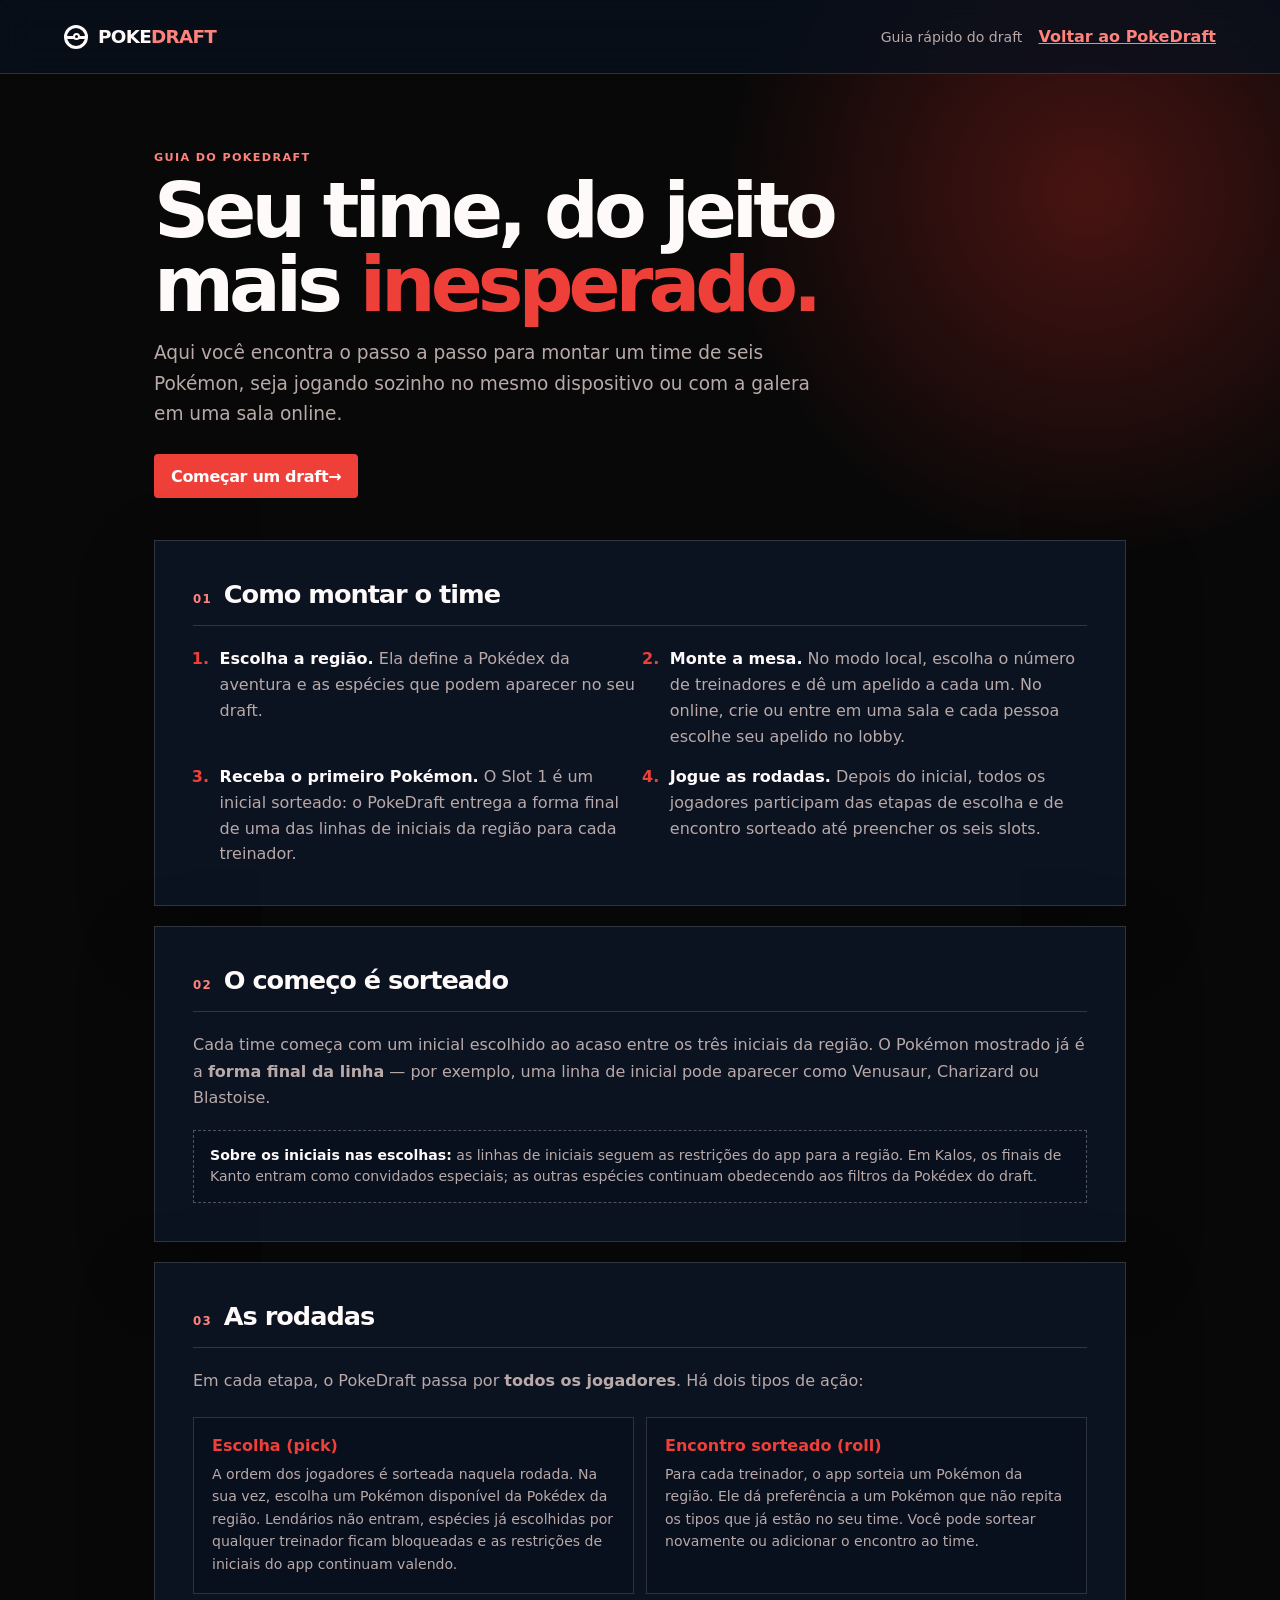
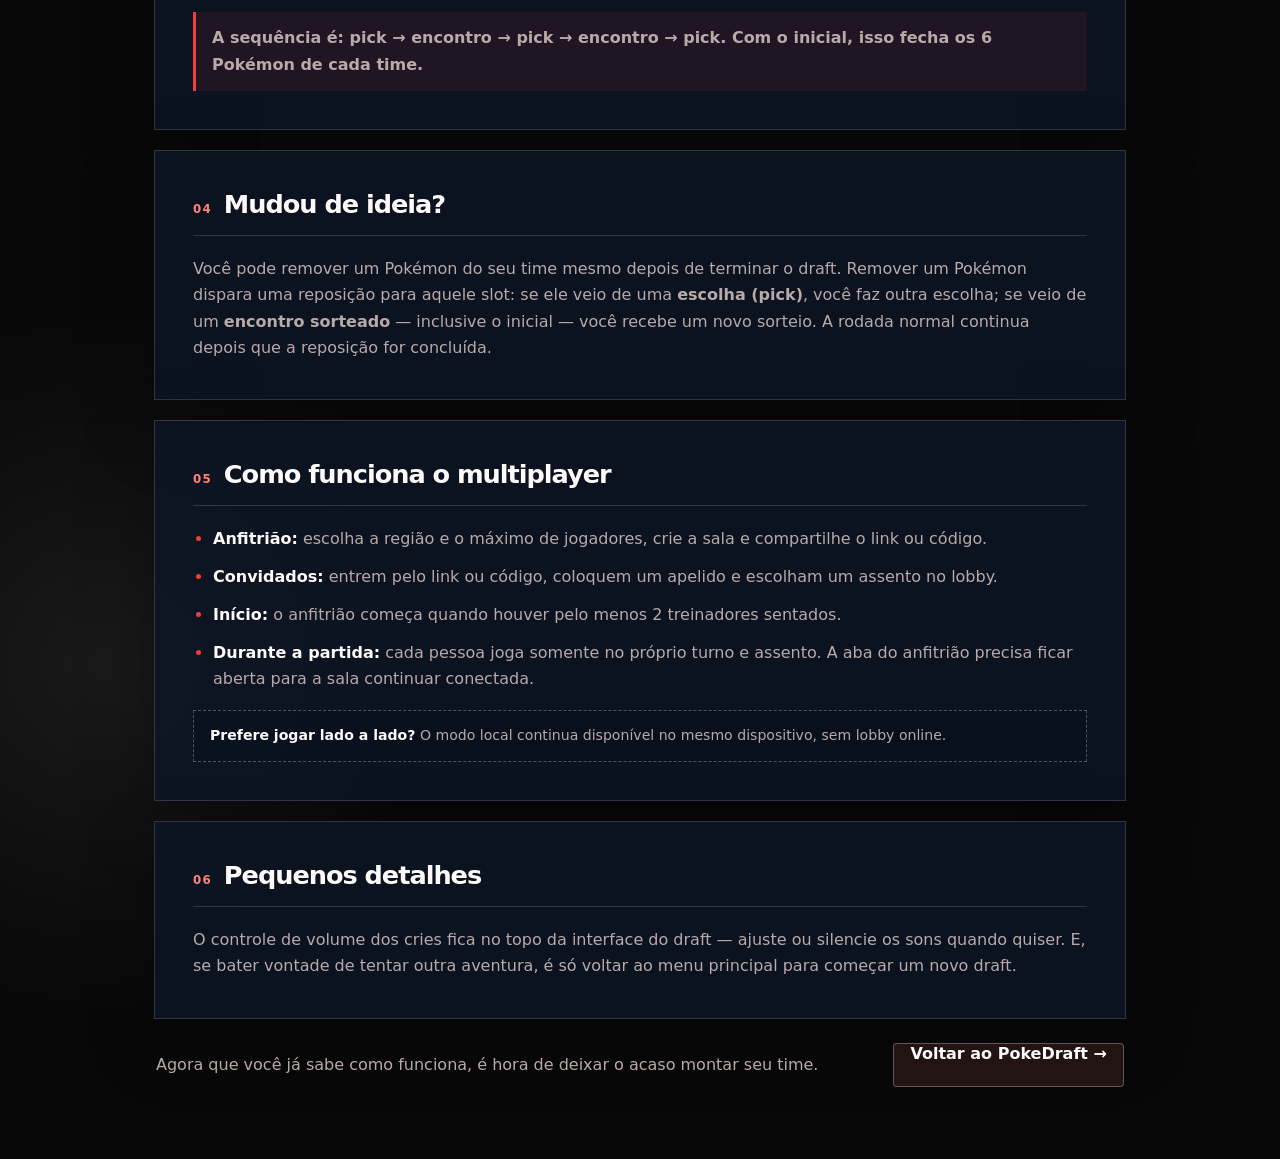
==== regras.html @ d90e35a4 "Add rules page and Regras links on the setup screen" ====
<!doctype html>
<html lang="pt-BR">
  <head>
    <meta charset="UTF-8" />
    <meta name="viewport" content="width=device-width, initial-scale=1.0" />
    <meta name="theme-color" content="#080808" />
    <title>Regras — PokeDraft</title>
    <link rel="stylesheet" href="styles.css" />
  </head>
  <body>
    <div class="app-shell">
      <header class="topbar">
        <a class="brand" href="index.html" aria-label="PokeDraft, início">
          <span class="brand-mark" aria-hidden="true"><span></span></span>
          <span>POKE<span>DRAFT</span></span>
        </a>
        <div class="topbar-actions">
          <span class="game-context">Guia rápido do draft</span>
          <a class="text-button" href="index.html">Voltar ao PokeDraft</a>
        </div>
      </header>

      <main class="rules-main">
        <section class="rules-hero" aria-labelledby="rules-title">
          <p class="eyebrow">GUIA DO POKEDRAFT</p>
          <h1 id="rules-title">Seu time, do jeito mais <em>inesperado.</em></h1>
          <p class="rules-lead">Aqui você encontra o passo a passo para montar um time de seis Pokémon, seja jogando sozinho no mesmo dispositivo ou com a galera em uma sala online.</p>
          <div class="rules-hero-actions">
            <a class="primary-button rules-back-link" href="index.html">Começar um draft <span aria-hidden="true">→</span></a>
          </div>
        </section>

        <div class="rules-content">
          <section class="rules-card" aria-labelledby="prepare-title">
            <div class="rules-card-heading">
              <span class="rules-number">01</span>
              <h2 id="prepare-title">Como montar o time</h2>
            </div>
            <ol class="rules-steps">
              <li><strong>Escolha a região.</strong> Ela define a Pokédex da aventura e as espécies que podem aparecer no seu draft.</li>
              <li><strong>Monte a mesa.</strong> No modo local, escolha o número de treinadores e dê um apelido a cada um. No online, crie ou entre em uma sala e cada pessoa escolhe seu apelido no lobby.</li>
              <li><strong>Receba o primeiro Pokémon.</strong> O Slot 1 é um inicial sorteado: o PokeDraft entrega a forma final de uma das linhas de iniciais da região para cada treinador.</li>
              <li><strong>Jogue as rodadas.</strong> Depois do inicial, todos os jogadores participam das etapas de escolha e de encontro sorteado até preencher os seis slots.</li>
            </ol>
          </section>

          <section class="rules-card" aria-labelledby="starter-title">
            <div class="rules-card-heading">
              <span class="rules-number">02</span>
              <h2 id="starter-title">O começo é sorteado</h2>
            </div>
            <p>Cada time começa com um inicial escolhido ao acaso entre os três iniciais da região. O Pokémon mostrado já é a <strong>forma final da linha</strong> — por exemplo, uma linha de inicial pode aparecer como Venusaur, Charizard ou Blastoise.</p>
            <div class="rules-note"><strong>Sobre os iniciais nas escolhas:</strong> as linhas de iniciais seguem as restrições do app para a região. Em Kalos, os finais de Kanto entram como convidados especiais; as outras espécies continuam obedecendo aos filtros da Pokédex do draft.</div>
          </section>

          <section class="rules-card" aria-labelledby="rounds-title">
            <div class="rules-card-heading">
              <span class="rules-number">03</span>
              <h2 id="rounds-title">As rodadas</h2>
            </div>
            <p>Em cada etapa, o PokeDraft passa por <strong>todos os jogadores</strong>. Há dois tipos de ação:</p>
            <div class="rules-phase-grid">
              <article class="rules-phase">
                <h3>Escolha (pick)</h3>
                <p>A ordem dos jogadores é sorteada naquela rodada. Na sua vez, escolha um Pokémon disponível da Pokédex da região. Lendários não entram, espécies já escolhidas por qualquer treinador ficam bloqueadas e as restrições de iniciais do app continuam valendo.</p>
              </article>
              <article class="rules-phase">
                <h3>Encontro sorteado (roll)</h3>
                <p>Para cada treinador, o app sorteia um Pokémon da região. Ele dá preferência a um Pokémon que não repita os tipos que já estão no seu time. Você pode sortear novamente ou adicionar o encontro ao time.</p>
              </article>
            </div>
            <p class="rules-sequence">A sequência é: <strong>pick → encontro → pick → encontro → pick</strong>. Com o inicial, isso fecha os 6 Pokémon de cada time.</p>
          </section>

          <section class="rules-card" aria-labelledby="replacement-title">
            <div class="rules-card-heading">
              <span class="rules-number">04</span>
              <h2 id="replacement-title">Mudou de ideia?</h2>
            </div>
            <p>Você pode remover um Pokémon do seu time mesmo depois de terminar o draft. Remover um Pokémon dispara uma reposição para aquele slot: se ele veio de uma <strong>escolha (pick)</strong>, você faz outra escolha; se veio de um <strong>encontro sorteado</strong> — inclusive o inicial — você recebe um novo sorteio. A rodada normal continua depois que a reposição for concluída.</p>
          </section>

          <section class="rules-card" aria-labelledby="multiplayer-title">
            <div class="rules-card-heading">
              <span class="rules-number">05</span>
              <h2 id="multiplayer-title">Como funciona o multiplayer</h2>
            </div>
            <ul class="rules-list">
              <li><strong>Anfitrião:</strong> escolha a região e o máximo de jogadores, crie a sala e compartilhe o link ou código.</li>
              <li><strong>Convidados:</strong> entrem pelo link ou código, coloquem um apelido e escolham um assento no lobby.</li>
              <li><strong>Início:</strong> o anfitrião começa quando houver pelo menos 2 treinadores sentados.</li>
              <li><strong>Durante a partida:</strong> cada pessoa joga somente no próprio turno e assento. A aba do anfitrião precisa ficar aberta para a sala continuar conectada.</li>
            </ul>
            <div class="rules-note"><strong>Prefere jogar lado a lado?</strong> O modo local continua disponível no mesmo dispositivo, sem lobby online.</div>
          </section>

          <section class="rules-card" aria-labelledby="extras-title">
            <div class="rules-card-heading">
              <span class="rules-number">06</span>
              <h2 id="extras-title">Pequenos detalhes</h2>
            </div>
            <p>O controle de volume dos cries fica no topo da interface do draft — ajuste ou silencie os sons quando quiser. E, se bater vontade de tentar outra aventura, é só voltar ao menu principal para começar um novo draft.</p>
          </section>
        </div>

        <footer class="rules-footer">
          <p>Agora que você já sabe como funciona, é hora de deixar o acaso montar seu time.</p>
          <a class="secondary-button rules-back-link" href="index.html">Voltar ao PokeDraft <span aria-hidden="true">→</span></a>
        </footer>
      </main>
    </div>
  </body>
</html>
---- styles.css ----
:root {
  color-scheme: dark;
  --ink: #fffafa;
  --muted: #b9a9a9;
  --navy: #080808;
  --navy-2: #121010;
  --navy-3: #231414;
  --line: rgba(255, 245, 245, 0.15);
  --line-strong: rgba(255, 245, 245, 0.29);
  --blue: #ff827c;
  --blue-strong: #d93632;
  --yellow: #ef3f39;
  --red: #ff6b65;
  --green: #74d09f;
  --shadow: 0 24px 70px rgba(0, 0, 0, 0.25);
  font-family: Inter, ui-sans-serif, system-ui, -apple-system, BlinkMacSystemFont, "Segoe UI", sans-serif;
}

* { box-sizing: border-box; }

body {
  margin: 0;
  min-width: 320px;
  min-height: 100vh;
  color: var(--ink);
  background:
    radial-gradient(circle at 85% 7%, rgba(218, 46, 40, 0.30), transparent 23rem),
    radial-gradient(circle at 8% 82%, rgba(255, 255, 255, 0.07), transparent 22rem),
    var(--navy);
}

button, input, select { font: inherit; }
button { cursor: pointer; }
button:focus-visible, input:focus-visible, select:focus-visible { outline: 3px solid var(--blue); outline-offset: 3px; }

.app-shell { min-height: 100vh; }

.topbar {
  height: 74px;
  padding: 0 clamp(20px, 5vw, 74px);
  display: flex;
  align-items: center;
  justify-content: space-between;
  border-bottom: 1px solid var(--line);
  background: rgba(7, 16, 30, 0.75);
  backdrop-filter: blur(18px);
}

.brand { display: inline-flex; align-items: center; gap: 10px; color: var(--ink); text-decoration: none; font-weight: 850; letter-spacing: -0.04em; font-size: 1.15rem; }
.brand > span:last-child span { color: var(--blue); }
.brand-mark { width: 24px; height: 24px; border: 3px solid currentColor; border-radius: 50%; position: relative; display: grid; place-items: center; }
.brand-mark::before { content: ""; position: absolute; width: 100%; height: 3px; top: 8px; left: 0; background: currentColor; }
.brand-mark span { width: 7px; height: 7px; border: 2px solid currentColor; border-radius: 50%; background: var(--navy); z-index: 1; }
.topbar-actions { display: flex; align-items: center; gap: 16px; flex-wrap: wrap; justify-content: flex-end; }
.volume-control {
  display: inline-flex;
  align-items: center;
  gap: 8px;
  padding: 6px 10px;
  border: 1px solid var(--line);
  background: rgba(5, 13, 25, 0.55);
  border-radius: 999px;
  color: var(--muted);
}
.volume-icon { color: var(--blue); font-size: 0.85rem; line-height: 1; }
.volume-control input[type="range"] {
  width: min(120px, 22vw);
  accent-color: var(--blue);
  cursor: pointer;
}
.volume-value {
  min-width: 2.6em;
  color: var(--ink);
  font-size: 0.72rem;
  font-weight: 800;
  text-align: right;
}
.sr-only {
  position: absolute;
  width: 1px;
  height: 1px;
  padding: 0;
  margin: -1px;
  overflow: hidden;
  clip: rect(0, 0, 0, 0);
  white-space: nowrap;
  border: 0;
}
.game-context { color: var(--muted); font-size: 0.88rem; }
.text-button { color: var(--blue); background: transparent; border: 0; padding: 7px 0; font-weight: 700; }

main { max-width: 1480px; margin: 0 auto; padding: clamp(34px, 6vw, 80px) clamp(20px, 5vw, 74px) 72px; }
.setup-intro { max-width: 710px; margin-bottom: 46px; }
.eyebrow { margin: 0 0 10px; color: var(--blue); font-weight: 800; letter-spacing: 0.12em; font-size: 0.70rem; }
h1, h2, p { margin-top: 0; }
h1 { font-size: clamp(2.75rem, 6vw, 5.7rem); line-height: 0.96; letter-spacing: -0.065em; margin-bottom: 20px; }
h1 em { color: var(--yellow); font-style: normal; }
.setup-intro > p:last-of-type { max-width: 610px; color: var(--muted); font-size: clamp(1rem, 1.4vw, 1.17rem); line-height: 1.65; }

.setup-layout { display: grid; grid-template-columns: minmax(0, 1.4fr) minmax(320px, 0.8fr); gap: 20px; align-items: start; }
.setup-card, .action-panel, .teams-panel { border: 1px solid var(--line); background: rgba(12, 23, 40, 0.78); box-shadow: var(--shadow); }
.setup-card { padding: clamp(22px, 3vw, 38px); }
.section-heading { display: flex; align-items: start; justify-content: space-between; gap: 14px; padding-bottom: 26px; border-bottom: 1px solid var(--line); margin-bottom: 25px; }
.section-heading h2, .panel-title-row h2 { margin: 0; font-size: 1.28rem; letter-spacing: -0.03em; }
.selection-label, .panel-count { color: var(--yellow); font-size: 0.83rem; font-weight: 800; }

.region-grid { display: grid; grid-template-columns: repeat(3, minmax(0, 1fr)); gap: 9px; }
.region-option { min-height: 103px; padding: 14px; color: var(--ink); border: 1px solid var(--line); background: rgba(5, 13, 25, 0.45); text-align: left; transition: transform .16s ease, border-color .16s ease, background .16s ease; }
.region-option:hover { transform: translateY(-2px); border-color: var(--line-strong); background: var(--navy-3); }
.region-option[aria-checked="true"] { border-color: var(--blue); background: linear-gradient(145deg, rgba(217, 47, 42, 0.34), rgba(38, 12, 12, 0.82)); }
.region-index { display: block; color: var(--blue); font-size: .72rem; font-weight: 850; margin-bottom: 18px; }
.region-name { display: block; font-weight: 850; letter-spacing: -0.03em; }
.region-game { display: block; margin-top: 4px; color: var(--muted); font-size: .70rem; line-height: 1.3; }
.helper-text { color: var(--muted); font-size: .84rem; line-height: 1.55; margin: 20px 0 0; }

.field-label { display: block; margin-bottom: 8px; font-size: .84rem; font-weight: 750; }
.select-control, .nickname-input, .search-input { width: 100%; color: var(--ink); border: 1px solid var(--line-strong); background: rgba(3, 10, 20, .58); border-radius: 5px; }
.select-control { min-height: 47px; padding: 0 12px; }
.nickname-fields { display: grid; gap: 10px; margin: 24px 0; }
.nickname-field { display: grid; grid-template-columns: 32px 1fr; align-items: center; gap: 9px; }
.nickname-number { color: var(--blue); font-size: .78rem; font-weight: 850; text-align: center; }
.nickname-input { min-height: 43px; padding: 0 12px; }
.primary-button { display: inline-flex; align-items: center; justify-content: space-between; width: 100%; min-height: 54px; padding: 0 18px; color: #fff; border: 1px solid transparent; background: var(--yellow); border-radius: 4px; font-weight: 900; letter-spacing: -.02em; transition: transform .16s ease, box-shadow .16s ease; }
.primary-button:hover { transform: translateY(-2px); box-shadow: 0 9px 28px rgba(239, 63, 57, .28); }
.primary-button:disabled { cursor: wait; opacity: .6; transform: none; box-shadow: none; }

.draft-screen { animation: reveal .24s ease-out; }
@keyframes reveal { from { opacity: 0; transform: translateY(8px); } to { opacity: 1; transform: translateY(0); } }
.draft-header { display: flex; gap: 36px; justify-content: space-between; align-items: end; padding-bottom: 30px; border-bottom: 1px solid var(--line); margin-bottom: 24px; }
.draft-header h1 { font-size: clamp(2rem, 4vw, 3.6rem); margin-bottom: 9px; }
.draft-description { color: var(--muted); margin: 0; line-height: 1.55; }
.draft-header-actions { display: grid; justify-items: end; gap: 15px; }
.draft-progress { display: flex; min-width: 234px; justify-content: flex-end; gap: 5px; }
.progress-node { width: 28px; height: 8px; background: var(--navy-3); border: 1px solid var(--line); }
.progress-node.is-current { background: var(--yellow); border-color: var(--yellow); }
.progress-node.is-complete { background: var(--blue-strong); border-color: var(--blue-strong); }

.draft-layout { display: grid; grid-template-columns: minmax(270px, .66fr) minmax(0, 1.7fr); gap: 20px; align-items: start; }
.teams-panel { position: sticky; top: 20px; padding: 18px; }
.panel-title-row { display: flex; justify-content: space-between; align-items: baseline; padding: 0 3px 16px; border-bottom: 1px solid var(--line); }
.teams-list { display: grid; gap: 18px; padding-top: 18px; }
.trainer-heading { display: flex; align-items: baseline; justify-content: space-between; gap: 8px; margin-bottom: 8px; }
.trainer-name { font-size: .91rem; font-weight: 850; }
.trainer-state { color: var(--muted); font-size: .69rem; }
.team-slots { display: grid; grid-template-columns: repeat(3, 1fr); gap: 6px; }
.team-slot { aspect-ratio: 1.1; min-width: 0; padding: 4px; border: 1px dashed var(--line); background: rgba(3, 10, 20, .28); position: relative; }
.team-slot.has-pokemon { border-style: solid; border-color: var(--line-strong); background: rgba(20, 40, 64, .74); }
.team-slot.is-active { border-color: var(--yellow); box-shadow: inset 0 0 0 1px rgba(239, 63, 57, .28); }
.team-slot img { display: block; width: 100%; height: calc(100% - 15px); object-fit: contain; image-rendering: auto; }
.team-slot-name { display: block; overflow: hidden; color: var(--muted); font-size: .58rem; line-height: 1; text-align: center; text-overflow: ellipsis; white-space: nowrap; }
.remove-pokemon { position: absolute; top: 2px; right: 2px; width: 19px; height: 19px; padding: 0; display: grid; place-items: center; border: 0; color: var(--ink); background: rgba(6, 17, 30, .88); border-radius: 50%; font-size: .95rem; line-height: 1; opacity: 0; }
.team-slot.has-pokemon:hover .remove-pokemon, .remove-pokemon:focus-visible { opacity: 1; }

.action-panel { min-height: 610px; padding: clamp(20px, 3.3vw, 42px); }
.turn-title { display: flex; gap: 24px; justify-content: space-between; align-items: start; padding-bottom: 25px; border-bottom: 1px solid var(--line); }
.turn-title h2 { margin: 0; font-size: clamp(1.5rem, 2.5vw, 2.1rem); letter-spacing: -.055em; }
.turn-title .eyebrow { color: var(--yellow); }
.turn-status { color: var(--muted); font-size: .78rem; text-align: right; line-height: 1.45; }
.draft-controls { display: flex; flex-wrap: wrap; gap: 12px; justify-content: space-between; align-items: end; padding: 21px 0; }
.search-label { flex: 1 1 280px; position: relative; }
.search-label span { display: block; color: var(--muted); font-size: .73rem; font-weight: 700; margin-bottom: 6px; }
.search-input { min-height: 42px; padding: 0 12px; }
.pool-note { color: var(--muted); font-size: .75rem; margin: 0 0 5px; }
.pokemon-grid { display: grid; grid-template-columns: repeat(4, minmax(0, 1fr)); gap: 10px; }
.pokemon-card { min-height: 172px; padding: 11px; position: relative; display: flex; flex-direction: column; align-items: stretch; color: var(--ink); text-align: left; border: 1px solid var(--line); background: rgba(4, 12, 23, .5); overflow: hidden; transition: transform .14s ease, border-color .14s ease, background .14s ease; }
.pokemon-card:hover { transform: translateY(-3px); border-color: var(--blue); background: rgba(104, 24, 24, .52); }
.pokemon-card:disabled { cursor: not-allowed; opacity: .36; transform: none; }
.pokemon-art { width: 100%; height: 93px; object-fit: contain; filter: drop-shadow(0 8px 10px rgba(0,0,0,.32)); }
.pokemon-number { color: var(--blue); font-size: .65rem; font-weight: 850; }
.pokemon-name { margin-top: 4px; font-size: .86rem; font-weight: 850; text-transform: capitalize; white-space: nowrap; overflow: hidden; text-overflow: ellipsis; }
.pokemon-types { display: flex; gap: 4px; flex-wrap: wrap; min-height: 17px; margin-top: 7px; }
.type-badge { display: inline-block; padding: 3px 5px; color: rgba(255,255,255,.93); background: var(--type-color, #506073); font-size: .56rem; font-weight: 850; letter-spacing: .035em; line-height: 1; text-transform: uppercase; }
.empty-pool { grid-column: 1 / -1; padding: 45px 20px; color: var(--muted); text-align: center; border: 1px dashed var(--line); }

.encounter-wrap { max-width: 650px; margin: 42px auto 0; text-align: center; }
.encounter-tier { display: inline-flex; margin-bottom: 14px; padding: 6px 9px; color: var(--yellow); border: 1px solid rgba(248,212,82,.35); background: rgba(248,212,82,.08); font-size: .70rem; font-weight: 850; letter-spacing: .08em; }
.encounter-card { min-height: 335px; padding: 26px; display: grid; align-content: center; justify-items: center; border: 1px solid var(--line-strong); background: radial-gradient(circle at 50% 36%, rgba(217, 47, 42, .31), transparent 13rem), rgba(20, 8, 8, .72); }
.encounter-card img { width: min(230px, 76vw); height: 190px; object-fit: contain; filter: drop-shadow(0 16px 17px rgba(0,0,0,.35)); }
.encounter-card h3 { margin: 8px 0 4px; font-size: 2rem; letter-spacing: -.055em; text-transform: capitalize; }
.encounter-card p { color: var(--muted); margin: 9px 0 0; font-size: .84rem; }
.encounter-actions { display: grid; grid-template-columns: 1fr 1.25fr; gap: 10px; margin-top: 13px; }
.secondary-button { min-height: 52px; padding: 0 13px; color: var(--ink); border: 1px solid var(--line-strong); background: var(--navy-3); border-radius: 4px; font-weight: 800; }
.secondary-button:hover { border-color: var(--blue); }
.compact-button { min-height: 38px; padding: 0 11px; font-size: .78rem; }
.encounter-loading { min-height: 335px; display: grid; place-items: center; color: var(--muted); border: 1px dashed var(--line); }
.loading-orb { width: 38px; height: 38px; border: 3px solid var(--line); border-top-color: var(--blue); border-radius: 50%; animation: spin .72s linear infinite; }
@keyframes spin { to { transform: rotate(360deg); } }
.finish-wrap { max-width: 980px; margin: 28px auto 0; text-align: center; }
.finish-symbol { width: 80px; height: 80px; margin: 0 auto 20px; display: grid; place-items: center; color: #fff; background: var(--yellow); border-radius: 50%; font-size: 2.2rem; font-weight: 950; }
.finish-wrap h3 { font-size: 2.3rem; letter-spacing: -.06em; margin-bottom: 11px; }
.finish-wrap p { color: var(--muted); line-height: 1.6; max-width: 620px; margin-left: auto; margin-right: auto; }
.finish-wrap .primary-button { max-width: 270px; margin: 22px auto 0; }
.finish-teams { display: grid; gap: 18px; margin: 34px 0 4px; text-align: left; }
.finish-team { display: grid; gap: 16px; padding: 18px; border: 1px solid var(--line); background: rgba(4, 13, 25, .55); border-radius: 10px; }
.finish-team-header { display: flex; align-items: baseline; justify-content: space-between; gap: 12px; padding-bottom: 10px; border-bottom: 1px solid var(--line); }
.finish-team-name { display: block; font-size: 1.15rem; font-weight: 850; letter-spacing: -.03em; }
.finish-team-meta { color: var(--yellow); font-size: .78rem; font-weight: 800; white-space: nowrap; }
.finish-team-grid { display: grid; grid-template-columns: repeat(3, minmax(0, 1fr)); gap: 12px; }
.finish-pokemon { display: grid; justify-items: center; gap: 8px; padding: 14px 10px 12px; border: 1px solid var(--line); background: rgba(12, 10, 10, .55); border-radius: 8px; min-width: 0; }
.finish-pokemon-index { color: var(--blue); font-size: .72rem; font-weight: 850; letter-spacing: .08em; }
.finish-pokemon img { width: min(118px, 100%); height: 118px; object-fit: contain; filter: drop-shadow(0 8px 14px rgba(0,0,0,.35)); }
.finish-pokemon-name { font-size: .92rem; font-weight: 850; letter-spacing: -.02em; text-align: center; line-height: 1.2; }
.finish-pokemon-types { display: flex; flex-wrap: wrap; justify-content: center; gap: 5px; }
.type-chip { display: inline-flex; align-items: center; justify-content: center; min-width: 54px; padding: 3px 8px; border-radius: 999px; color: #fff; font-size: .62rem; font-weight: 800; text-transform: uppercase; letter-spacing: .04em; }

@media (max-width: 1000px) {
  .setup-layout, .draft-layout { grid-template-columns: 1fr; }
  .teams-panel { position: static; }
  .teams-list { grid-template-columns: repeat(auto-fit, minmax(205px, 1fr)); }
  .team-slot { aspect-ratio: 1.4; }
}

@media (max-width: 720px) {
  .topbar { height: auto; min-height: 64px; padding-top: 10px; padding-bottom: 10px; }
  .volume-control input[type="range"] { width: 88px; }
  .game-context { display: none; }
  .game-context { display: none; }
  main { padding-top: 36px; }
  .region-grid { grid-template-columns: repeat(2, minmax(0, 1fr)); }
  .region-option { min-height: 88px; }
  .region-index { margin-bottom: 10px; }
  .draft-header { display: block; }
  .draft-header-actions { justify-items: start; margin-top: 20px; }
  .draft-progress { justify-content: flex-start; margin-top: 22px; }
  .pokemon-grid { grid-template-columns: repeat(2, minmax(0, 1fr)); }
  .pokemon-card { min-height: 156px; }
  .turn-title { display: block; }
  .turn-status { margin-top: 8px; text-align: left; }
}

@media (max-width: 410px) {
  .setup-card, .action-panel { padding: 18px; }
  .region-grid { gap: 7px; }
  .region-option { padding: 10px; }
  .region-game { font-size: .62rem; }
  .encounter-actions { grid-template-columns: 1fr; }
  .finish-team-grid { grid-template-columns: repeat(2, minmax(0, 1fr)); }
  .finish-pokemon img { height: 96px; }
}

/* —— Multiplayer —— */
.net-status-pill {
  display: inline-flex;
  align-items: center;
  gap: 6px;
  max-width: min(280px, 42vw);
  padding: 6px 11px;
  border: 1px solid var(--line);
  border-radius: 999px;
  background: rgba(5, 13, 25, 0.55);
  color: var(--muted);
  font-size: 0.72rem;
  font-weight: 800;
  letter-spacing: 0.02em;
  white-space: nowrap;
  overflow: hidden;
  text-overflow: ellipsis;
}
.net-status-pill.is-host { color: var(--yellow); border-color: rgba(239, 63, 57, 0.45); }
.net-status-pill.is-guest { color: var(--green); border-color: rgba(116, 208, 159, 0.4); }
.net-status-pill.is-error { color: var(--red); border-color: rgba(255, 107, 101, 0.5); }
.net-status-pill.is-connecting { color: var(--blue); }

.multiplayer-card { margin-top: 20px; padding: clamp(22px, 3vw, 38px); }
.mp-mode-grid { display: grid; grid-template-columns: repeat(3, minmax(0, 1fr)); gap: 10px; }
.mp-mode-option {
  min-height: 110px;
  padding: 14px;
  color: var(--ink);
  text-align: left;
  border: 1px solid var(--line);
  background: rgba(5, 13, 25, 0.45);
  transition: transform .16s ease, border-color .16s ease, background .16s ease;
}
.mp-mode-option:hover { transform: translateY(-2px); border-color: var(--line-strong); background: var(--navy-3); }
.mp-mode-option[aria-checked="true"] {
  border-color: var(--blue);
  background: linear-gradient(145deg, rgba(217, 47, 42, 0.34), rgba(38, 12, 12, 0.82));
}
.mp-mode-label { display: block; font-weight: 850; letter-spacing: -0.03em; margin-bottom: 6px; }
.mp-mode-desc { display: block; color: var(--muted); font-size: 0.72rem; line-height: 1.4; }
.mp-panel { margin-top: 22px; padding-top: 18px; border-top: 1px solid var(--line); }
.mp-join-row { display: grid; grid-template-columns: 1fr auto; gap: 10px; align-items: stretch; }
.mp-join-button { width: auto; min-width: 160px; }
.room-code-input { text-transform: uppercase; letter-spacing: 0.14em; font-weight: 800; }
.mp-host-note {
  margin: 14px 0 0;
  padding: 10px 12px;
  color: var(--yellow);
  border: 1px solid rgba(239, 63, 57, 0.35);
  background: rgba(239, 63, 57, 0.08);
  font-size: 0.78rem;
  line-height: 1.45;
}
.mp-error {
  margin: 12px 0 0;
  color: var(--red);
  font-size: 0.82rem;
  font-weight: 700;
}
.mp-room-share {
  margin-top: 22px;
  padding: 16px;
  border: 1px solid var(--line-strong);
  background: rgba(5, 13, 25, 0.55);
}
.mp-share-row { display: flex; align-items: center; justify-content: space-between; gap: 12px; flex-wrap: wrap; margin: 8px 0 10px; }
.mp-share-label { display: block; color: var(--muted); font-size: 0.7rem; font-weight: 700; margin-bottom: 4px; }
.mp-room-code { font-size: 1.45rem; letter-spacing: 0.18em; color: var(--ink); }
.mp-room-link { margin: 0; color: var(--muted); font-size: 0.75rem; word-break: break-all; }
.mp-copy-feedback { margin: 8px 0 0; color: var(--green); font-size: 0.78rem; font-weight: 800; }

.seat-picker {
  margin-bottom: 20px;
  padding: 18px;
  border: 1px solid var(--line);
  background: rgba(12, 23, 40, 0.9);
  box-shadow: var(--shadow);
}
.seat-picker-card { max-width: 640px; }
.seat-picker-card h2 { margin: 0 0 8px; font-size: 1.5rem; letter-spacing: -0.04em; }
.seat-list { display: grid; gap: 8px; margin: 18px 0; }
.seat-option {
  display: flex;
  align-items: center;
  justify-content: space-between;
  gap: 12px;
  width: 100%;
  min-height: 52px;
  padding: 10px 14px;
  color: var(--ink);
  border: 1px solid var(--line);
  background: rgba(5, 13, 25, 0.55);
  text-align: left;
  font-weight: 800;
}
.seat-option:hover:not(:disabled) { border-color: var(--blue); background: rgba(104, 24, 24, 0.4); }
.seat-option:disabled { opacity: 0.45; cursor: not-allowed; }
.seat-option-meta { color: var(--muted); font-size: 0.72rem; font-weight: 700; }
.seat-option.is-mine { border-color: var(--green); }
.action-locked-note {
  margin: 0 0 16px;
  padding: 10px 12px;
  color: var(--muted);
  border: 1px dashed var(--line);
  background: rgba(5, 13, 25, 0.4);
  font-size: 0.8rem;
  line-height: 1.45;
}
.pokemon-card.is-locked { pointer-events: none; opacity: 0.5; cursor: not-allowed; }
.trainer-heading .seat-badge {
  margin-left: 6px;
  padding: 2px 6px;
  border-radius: 999px;
  background: rgba(116, 208, 159, 0.18);
  color: var(--green);
  font-size: 0.58rem;
  font-weight: 850;
  letter-spacing: 0.04em;
  text-transform: uppercase;
}

@media (max-width: 1000px) {
  .mp-mode-grid { grid-template-columns: 1fr; }
  .mp-join-row { grid-template-columns: 1fr; }
}

@media (max-width: 720px) {
  .net-status-pill { max-width: 140px; font-size: 0.65rem; }
}

.mp-room-banner { margin: 0 0 24px; }

/* ——— Lobby ——— */
.lobby-screen { animation: reveal .24s ease-out; }
.lobby-header {
  display: flex;
  align-items: flex-start;
  justify-content: space-between;
  gap: 16px;
  margin-bottom: 24px;
  flex-wrap: wrap;
}
.lobby-header h1 {
  margin: 0 0 8px;
  font-size: clamp(1.6rem, 3vw, 2.2rem);
  letter-spacing: -0.04em;
}
.lobby-layout {
  display: grid;
  grid-template-columns: minmax(0, 1.2fr) minmax(280px, 0.8fr);
  gap: 20px;
  align-items: start;
}
.lobby-player-list { display: grid; gap: 10px; margin-top: 8px; }
.lobby-player-row {
  display: flex;
  align-items: center;
  justify-content: space-between;
  gap: 12px;
  padding: 12px 14px;
  border: 1px solid var(--line);
  background: rgba(5, 13, 25, 0.55);
}
.lobby-player-row.is-empty {
  border-style: dashed;
  opacity: 0.55;
}
.lobby-player-row.is-mine {
  border-color: var(--green);
  background: rgba(116, 208, 159, 0.08);
}
.lobby-player-row.is-host-seat {
  border-color: rgba(239, 63, 57, 0.45);
}
.lobby-player-name {
  font-weight: 850;
  letter-spacing: -0.02em;
}
.lobby-player-meta {
  color: var(--muted);
  font-size: 0.72rem;
  font-weight: 700;
  text-align: right;
}
.lobby-self-card .primary-button { width: 100%; }

@media (max-width: 1000px) {
  .lobby-layout { grid-template-columns: 1fr; }
}


/* ——— Regras ——— */
.rules-top-link {
  text-decoration: none;
}
.setup-intro-actions {
  display: flex;
  flex-wrap: wrap;
  gap: 12px;
  margin-top: 24px;
}
.rules-link {
  width: auto;
  min-height: 44px;
  padding: 0 16px;
  text-decoration: none;
}
.setup-footer-links {
  display: flex;
  align-items: center;
  justify-content: space-between;
  gap: 16px;
  margin-top: 26px;
  padding: 18px 2px 0;
  border-top: 1px solid var(--line);
}
.setup-footer-links p {
  margin: 0;
  color: var(--muted);
  font-size: .84rem;
}
.rules-bottom-link {
  flex: 0 0 auto;
  text-decoration: none;
}
.rules-main {
  max-width: 1100px;
}
.rules-hero {
  max-width: 760px;
  margin-bottom: 42px;
}
.rules-hero h1 {
  max-width: 720px;
  margin-bottom: 17px;
  font-size: clamp(2.8rem, 6vw, 5.3rem);
}
.rules-lead {
  max-width: 680px;
  color: var(--muted);
  font-size: clamp(1rem, 1.5vw, 1.16rem);
  line-height: 1.65;
}
.rules-hero-actions {
  display: flex;
  flex-wrap: wrap;
  gap: 12px;
  margin-top: 24px;
}
.rules-back-link {
  width: auto;
  min-height: 44px;
  padding: 0 16px;
  text-decoration: none;
}
.rules-content {
  display: grid;
  gap: 20px;
}
.rules-card {
  padding: clamp(22px, 3vw, 38px);
  border: 1px solid var(--line);
  background: rgba(12, 23, 40, 0.78);
  box-shadow: var(--shadow);
}
.rules-card h2 {
  margin: 0 0 10px;
  font-size: clamp(1.35rem, 2vw, 1.75rem);
  letter-spacing: -.04em;
}
.rules-card > p {
  color: var(--muted);
  line-height: 1.65;
}
.rules-card > p:last-child {
  margin-bottom: 0;
}
.rules-card-heading {
  display: flex;
  align-items: baseline;
  gap: 12px;
  margin-bottom: 20px;
  padding-bottom: 16px;
  border-bottom: 1px solid var(--line);
}
.rules-card-heading h2 {
  margin: 0;
}
.rules-number {
  color: var(--blue);
  font-size: .74rem;
  font-weight: 850;
  letter-spacing: .1em;
}
.rules-list, .rules-steps {
  display: grid;
  gap: 12px;
  margin: 0;
  padding-left: 1.25rem;
  color: var(--muted);
  line-height: 1.62;
}
.rules-list li::marker, .rules-steps li::marker {
  color: var(--yellow);
  font-weight: 800;
}
.rules-steps {
  grid-template-columns: repeat(2, minmax(0, 1fr));
  gap: 14px 28px;
  padding-left: 1.35rem;
}
.rules-steps li {
  padding-left: 5px;
}
.rules-steps strong, .rules-list strong {
  color: var(--ink);
}
.rules-phase-grid {
  display: grid;
  grid-template-columns: repeat(2, minmax(0, 1fr));
  gap: 12px;
  margin-top: 22px;
}
.rules-phase {
  padding: 18px;
  border: 1px solid var(--line);
  background: rgba(5, 13, 25, .45);
}
.rules-phase h3 {
  margin: 0 0 8px;
  color: var(--yellow);
  font-size: 1rem;
}
.rules-phase p {
  margin: 0;
  color: var(--muted);
  font-size: .88rem;
  line-height: 1.6;
}
.rules-sequence {
  margin: 18px 0 0;
  padding: 13px 16px;
  color: var(--ink);
  border-left: 3px solid var(--yellow);
  background: rgba(239, 63, 57, .09);
  font-weight: 800;
  line-height: 1.5;
}
.rules-note {
  margin-top: 18px;
  padding: 14px 16px;
  color: var(--muted);
  border: 1px dashed var(--line-strong);
  background: rgba(5, 13, 25, .35);
  font-size: .88rem;
  line-height: 1.55;
}
.rules-note strong {
  color: var(--ink);
}
.rules-footer {
  display: flex;
  align-items: center;
  justify-content: space-between;
  gap: 18px;
  padding: 24px 2px 0;
}
.rules-footer p {
  margin: 0;
  color: var(--muted);
  line-height: 1.5;
}
@media (max-width: 720px) {
  .setup-footer-links, .rules-footer {
    display: block;
  }
  .rules-bottom-link, .rules-footer .secondary-button {
    display: inline-flex;
    margin-top: 10px;
  }
  .rules-steps, .rules-phase-grid {
    grid-template-columns: 1fr;
  }
}
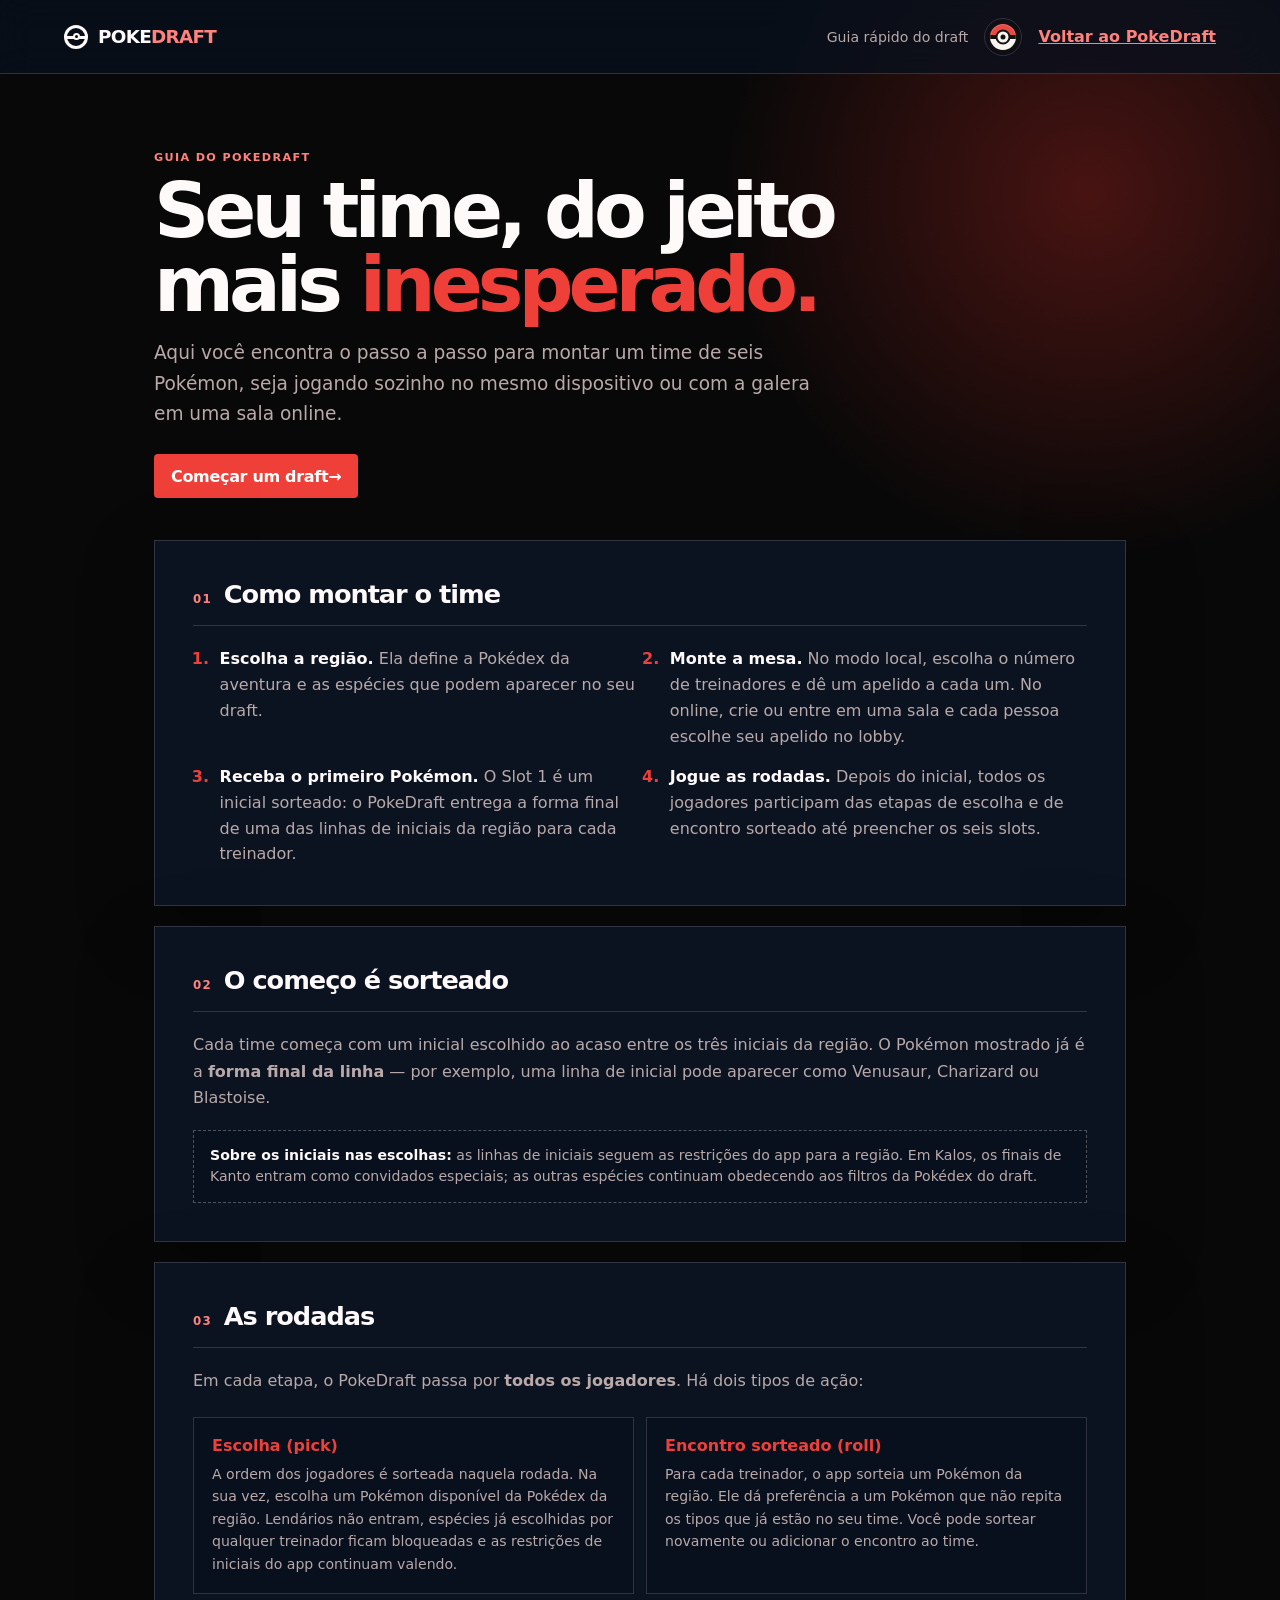
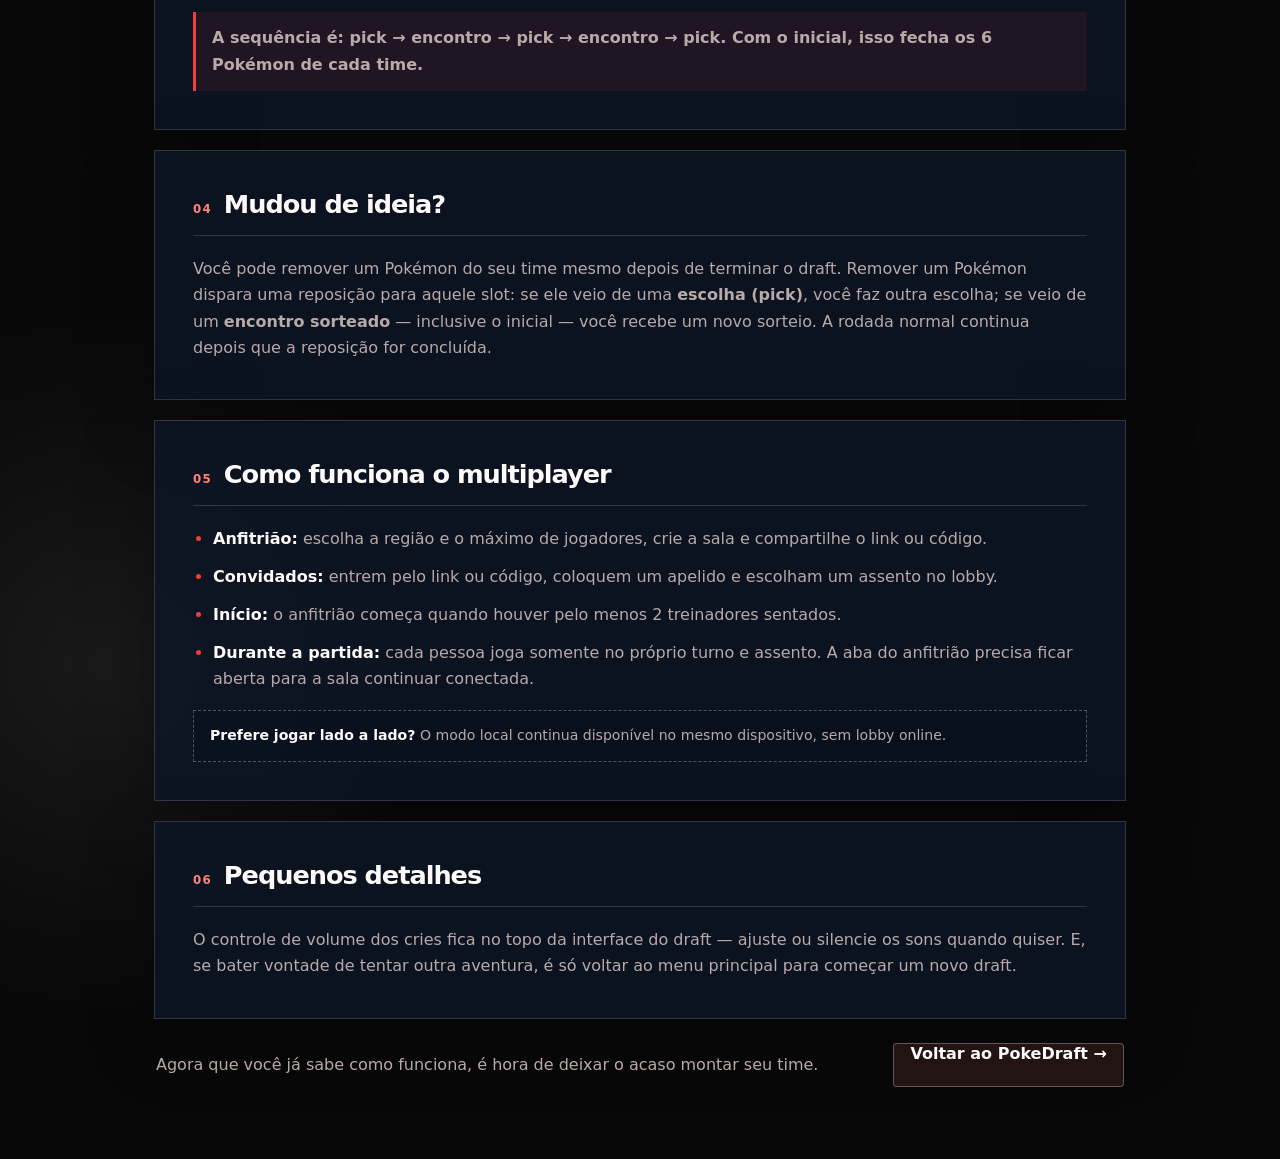
==== commit 23c3074f: "Add Pokéball light/dark theme toggle in the topbar" ====
--- a/regras.html
+++ b/regras.html
@@ -4,6 +4,14 @@
     <meta charset="UTF-8" />
     <meta name="viewport" content="width=device-width, initial-scale=1.0" />
     <meta name="theme-color" content="#080808" />
+    <script>
+      (() => {
+        try {
+          const theme = localStorage.getItem("pokedraft:theme");
+          if (theme === "light" || theme === "dark") document.documentElement.dataset.theme = theme;
+        } catch (_) {}
+      })();
+    </script>
     <title>Regras — PokeDraft</title>
     <link rel="stylesheet" href="styles.css" />
   </head>
@@ -16,6 +24,10 @@
         </a>
         <div class="topbar-actions">
           <span class="game-context">Guia rápido do draft</span>
+          <button id="theme-toggle" class="theme-toggle" type="button" aria-label="Ativar tema claro" aria-pressed="false" title="Ativar tema claro">
+            <span class="theme-toggle-ball" aria-hidden="true"><span></span></span>
+            <span class="sr-only">Ativar tema claro</span>
+          </button>
           <a class="text-button" href="index.html">Voltar ao PokeDraft</a>
         </div>
       </header>
@@ -109,5 +121,6 @@
         </footer>
       </main>
     </div>
+    <script src="theme.js"></script>
   </body>
 </html>
--- a/styles.css
+++ b/styles.css
@@ -52,6 +52,57 @@
 .brand-mark::before { content: ""; position: absolute; width: 100%; height: 3px; top: 8px; left: 0; background: currentColor; }
 .brand-mark span { width: 7px; height: 7px; border: 2px solid currentColor; border-radius: 50%; background: var(--navy); z-index: 1; }
 .topbar-actions { display: flex; align-items: center; gap: 16px; flex-wrap: wrap; justify-content: flex-end; }
+.theme-toggle {
+  width: 38px;
+  height: 38px;
+  padding: 2px;
+  display: inline-grid;
+  place-items: center;
+  color: var(--ink);
+  border: 1px solid var(--line);
+  background: transparent;
+  border-radius: 50%;
+  transition: transform .18s ease, border-color .18s ease, background .18s ease;
+}
+.theme-toggle:hover { transform: translateY(-1px) rotate(-5deg); border-color: var(--blue); background: rgba(255, 255, 255, .08); }
+.theme-toggle:active { transform: scale(.94); }
+.theme-toggle-ball {
+  width: 30px;
+  height: 30px;
+  display: block;
+  position: relative;
+  overflow: hidden;
+  border: 2px solid #151111;
+  border-radius: 50%;
+  background: linear-gradient(to bottom, #e84943 0 44%, #151111 44% 56%, #f8f5f0 56% 100%);
+  box-shadow: inset 0 0 0 1px rgba(255, 255, 255, .2), 0 2px 5px rgba(0, 0, 0, .22);
+  transition: transform .32s ease;
+}
+.theme-toggle-ball::before {
+  content: "";
+  position: absolute;
+  z-index: 1;
+  top: 50%;
+  left: 50%;
+  width: 11px;
+  height: 11px;
+  border: 2px solid #151111;
+  border-radius: 50%;
+  background: #f8f5f0;
+  transform: translate(-50%, -50%);
+}
+.theme-toggle-ball span {
+  position: absolute;
+  z-index: 2;
+  top: 50%;
+  left: 50%;
+  width: 5px;
+  height: 5px;
+  border-radius: 50%;
+  background: #151111;
+  transform: translate(-50%, -50%);
+}
+.theme-toggle:hover .theme-toggle-ball { transform: rotate(8deg); }
 .volume-control {
   display: inline-flex;
   align-items: center;
@@ -623,3 +674,64 @@
     grid-template-columns: 1fr;
   }
 }
+
+
+/* ——— Tema claro ——— */
+html[data-theme="light"] {
+  color-scheme: light;
+  --ink: #241d1d;
+  --muted: #6c5e5e;
+  --navy: #f7f2f0;
+  --navy-2: #fffaf8;
+  --navy-3: #eadfdd;
+  --line: rgba(74, 42, 42, 0.16);
+  --line-strong: rgba(74, 42, 42, 0.3);
+  --blue: #c93632;
+  --blue-strong: #a92522;
+  --yellow: #c8322d;
+  --red: #b52b27;
+  --green: #287b57;
+  --shadow: 0 18px 50px rgba(92, 48, 42, 0.12);
+}
+html[data-theme="light"] body {
+  background:
+    radial-gradient(circle at 85% 7%, rgba(218, 46, 40, 0.13), transparent 23rem),
+    radial-gradient(circle at 8% 82%, rgba(255, 255, 255, 0.8), transparent 22rem),
+    var(--navy);
+}
+html[data-theme="light"] .topbar { background: rgba(255, 250, 248, 0.84); }
+html[data-theme="light"] .volume-control,
+html[data-theme="light"] .net-status-pill { background: rgba(255, 255, 255, 0.72); }
+html[data-theme="light"] .theme-toggle:hover { background: rgba(201, 54, 50, .08); }
+html[data-theme="light"] .setup-card,
+html[data-theme="light"] .action-panel,
+html[data-theme="light"] .teams-panel,
+html[data-theme="light"] .rules-card,
+html[data-theme="light"] .seat-picker { background: rgba(255, 250, 248, .88); }
+html[data-theme="light"] .region-option,
+html[data-theme="light"] .mp-mode-option,
+html[data-theme="light"] .seat-option,
+html[data-theme="light"] .lobby-player-row { background: rgba(255, 255, 255, .62); }
+html[data-theme="light"] .region-option:hover,
+html[data-theme="light"] .mp-mode-option:hover,
+html[data-theme="light"] .seat-option:hover:not(:disabled) { background: var(--navy-3); }
+html[data-theme="light"] .region-option[aria-checked="true"],
+html[data-theme="light"] .mp-mode-option[aria-checked="true"] { background: linear-gradient(145deg, rgba(217, 47, 42, .16), rgba(255, 245, 243, .92)); }
+html[data-theme="light"] .select-control,
+html[data-theme="light"] .nickname-input,
+html[data-theme="light"] .search-input { background: rgba(255, 255, 255, .82); }
+html[data-theme="light"] .team-slot { background: rgba(255, 255, 255, .55); }
+html[data-theme="light"] .team-slot.has-pokemon { background: rgba(239, 231, 228, .9); }
+html[data-theme="light"] .remove-pokemon { background: rgba(255, 250, 248, .95); }
+html[data-theme="light"] .pokemon-card { background: rgba(255, 255, 255, .62); }
+html[data-theme="light"] .pokemon-card:hover { background: rgba(251, 230, 227, .9); }
+html[data-theme="light"] .encounter-card { background: radial-gradient(circle at 50% 36%, rgba(217, 47, 42, .16), transparent 13rem), rgba(255, 250, 248, .9); }
+html[data-theme="light"] .secondary-button { background: var(--navy-3); }
+html[data-theme="light"] .finish-team { background: rgba(255, 250, 248, .75); }
+html[data-theme="light"] .finish-pokemon { background: rgba(255, 255, 255, .68); }
+html[data-theme="light"] .mp-room-share,
+html[data-theme="light"] .action-locked-note,
+html[data-theme="light"] .rules-note { background: rgba(255, 255, 255, .58); }
+html[data-theme="light"] .mp-host-note,
+html[data-theme="light"] .rules-sequence { background: rgba(239, 63, 57, .08); }
+html[data-theme="light"] .rules-phase { background: rgba(255, 255, 255, .58); }
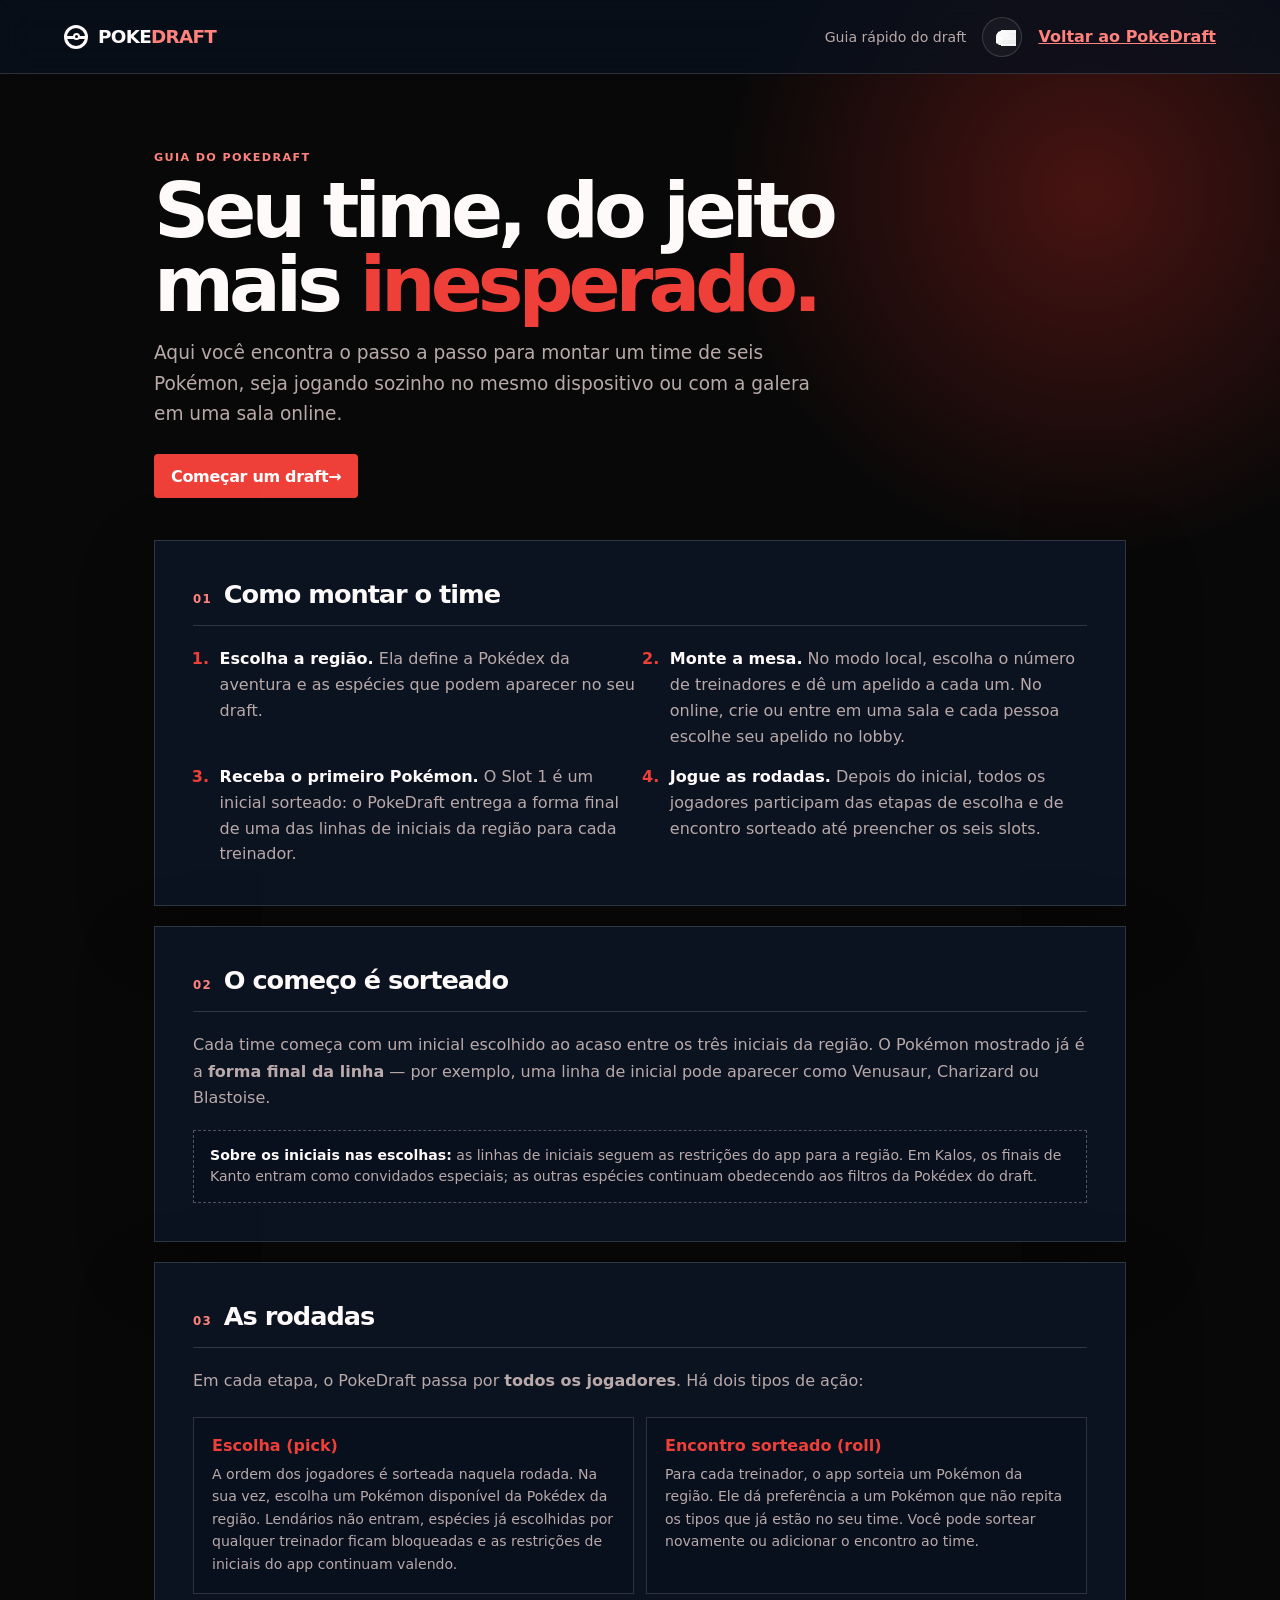
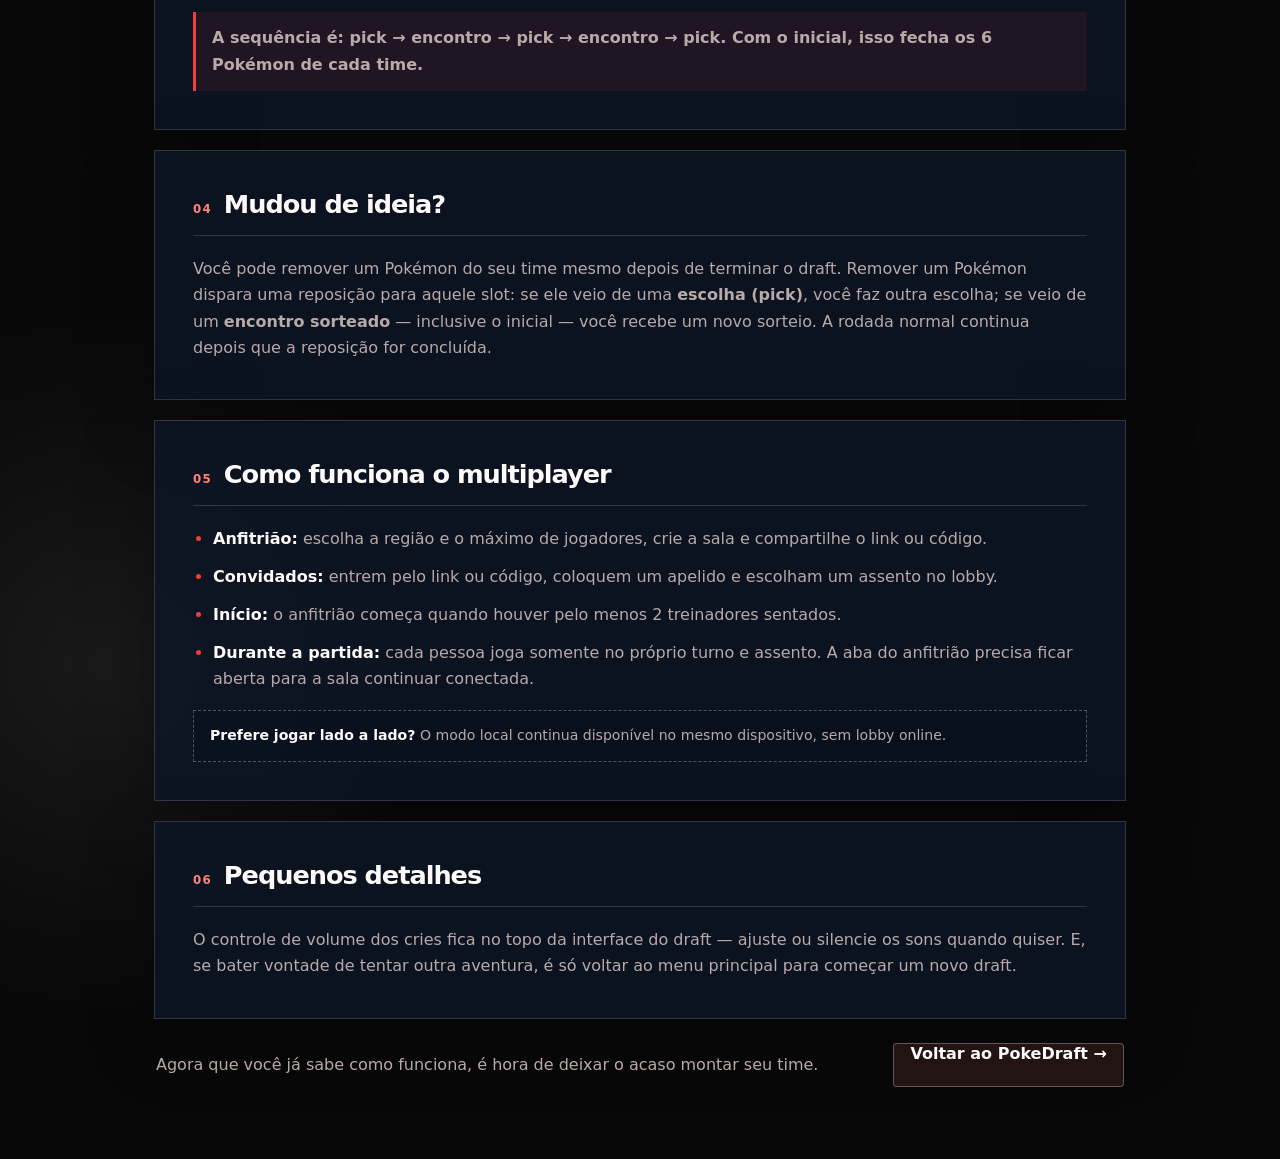
==== commit c5abfdbd: "Fix theme toggle with user Pokéball icon" ====
--- a/regras.html
+++ b/regras.html
@@ -8,8 +8,10 @@
       (() => {
         try {
           const theme = localStorage.getItem("pokedraft:theme");
-          if (theme === "light" || theme === "dark") document.documentElement.dataset.theme = theme;
-        } catch (_) {}
+          document.documentElement.dataset.theme = (theme === "light" || theme === "dark") ? theme : "dark";
+        } catch (_) {
+          document.documentElement.dataset.theme = "dark";
+        }
       })();
     </script>
     <title>Regras — PokeDraft</title>
@@ -24,8 +26,8 @@
         </a>
         <div class="topbar-actions">
           <span class="game-context">Guia rápido do draft</span>
-          <button id="theme-toggle" class="theme-toggle" type="button" aria-label="Ativar tema claro" aria-pressed="false" title="Ativar tema claro">
-            <span class="theme-toggle-ball" aria-hidden="true"><span></span></span>
+          <button id="theme-toggle" class="theme-toggle" type="button" onclick="window.__pokedraftToggleTheme && window.__pokedraftToggleTheme(event)" aria-label="Ativar tema claro" aria-pressed="false" title="Ativar tema claro">
+            <img class="theme-toggle-icon" src="pokeball-theme.png" width="28" height="28" alt="" decoding="async" />
             <span class="sr-only">Ativar tema claro</span>
           </button>
           <a class="text-button" href="index.html">Voltar ao PokeDraft</a>
--- a/styles.css
+++ b/styles.css
@@ -53,56 +53,30 @@
 .brand-mark span { width: 7px; height: 7px; border: 2px solid currentColor; border-radius: 50%; background: var(--navy); z-index: 1; }
 .topbar-actions { display: flex; align-items: center; gap: 16px; flex-wrap: wrap; justify-content: flex-end; }
 .theme-toggle {
-  width: 38px;
-  height: 38px;
-  padding: 2px;
+  width: 40px;
+  height: 40px;
+  padding: 0;
   display: inline-grid;
   place-items: center;
   color: var(--ink);
   border: 1px solid var(--line);
-  background: transparent;
+  background: rgba(255, 255, 255, .04);
   border-radius: 50%;
-  transition: transform .18s ease, border-color .18s ease, background .18s ease;
-}
-.theme-toggle:hover { transform: translateY(-1px) rotate(-5deg); border-color: var(--blue); background: rgba(255, 255, 255, .08); }
+  transition: transform .18s ease, border-color .18s ease, background .18s ease, filter .18s ease;
+  flex-shrink: 0;
+}
+.theme-toggle:hover { transform: translateY(-1px) rotate(-8deg); border-color: var(--blue); background: rgba(255, 255, 255, .1); }
 .theme-toggle:active { transform: scale(.94); }
-.theme-toggle-ball {
-  width: 30px;
-  height: 30px;
+.theme-toggle-icon {
+  width: 28px;
+  height: 28px;
   display: block;
-  position: relative;
-  overflow: hidden;
-  border: 2px solid #151111;
-  border-radius: 50%;
-  background: linear-gradient(to bottom, #e84943 0 44%, #151111 44% 56%, #f8f5f0 56% 100%);
-  box-shadow: inset 0 0 0 1px rgba(255, 255, 255, .2), 0 2px 5px rgba(0, 0, 0, .22);
-  transition: transform .32s ease;
-}
-.theme-toggle-ball::before {
-  content: "";
-  position: absolute;
-  z-index: 1;
-  top: 50%;
-  left: 50%;
-  width: 11px;
-  height: 11px;
-  border: 2px solid #151111;
-  border-radius: 50%;
-  background: #f8f5f0;
-  transform: translate(-50%, -50%);
-}
-.theme-toggle-ball span {
-  position: absolute;
-  z-index: 2;
-  top: 50%;
-  left: 50%;
-  width: 5px;
-  height: 5px;
-  border-radius: 50%;
-  background: #151111;
-  transform: translate(-50%, -50%);
-}
-.theme-toggle:hover .theme-toggle-ball { transform: rotate(8deg); }
+  object-fit: contain;
+  pointer-events: none;
+  transition: transform .28s ease, filter .18s ease;
+}
+.theme-toggle:hover .theme-toggle-icon { transform: rotate(12deg); }
+html[data-theme="light"] .theme-toggle-icon { filter: invert(1); }
 .volume-control {
   display: inline-flex;
   align-items: center;
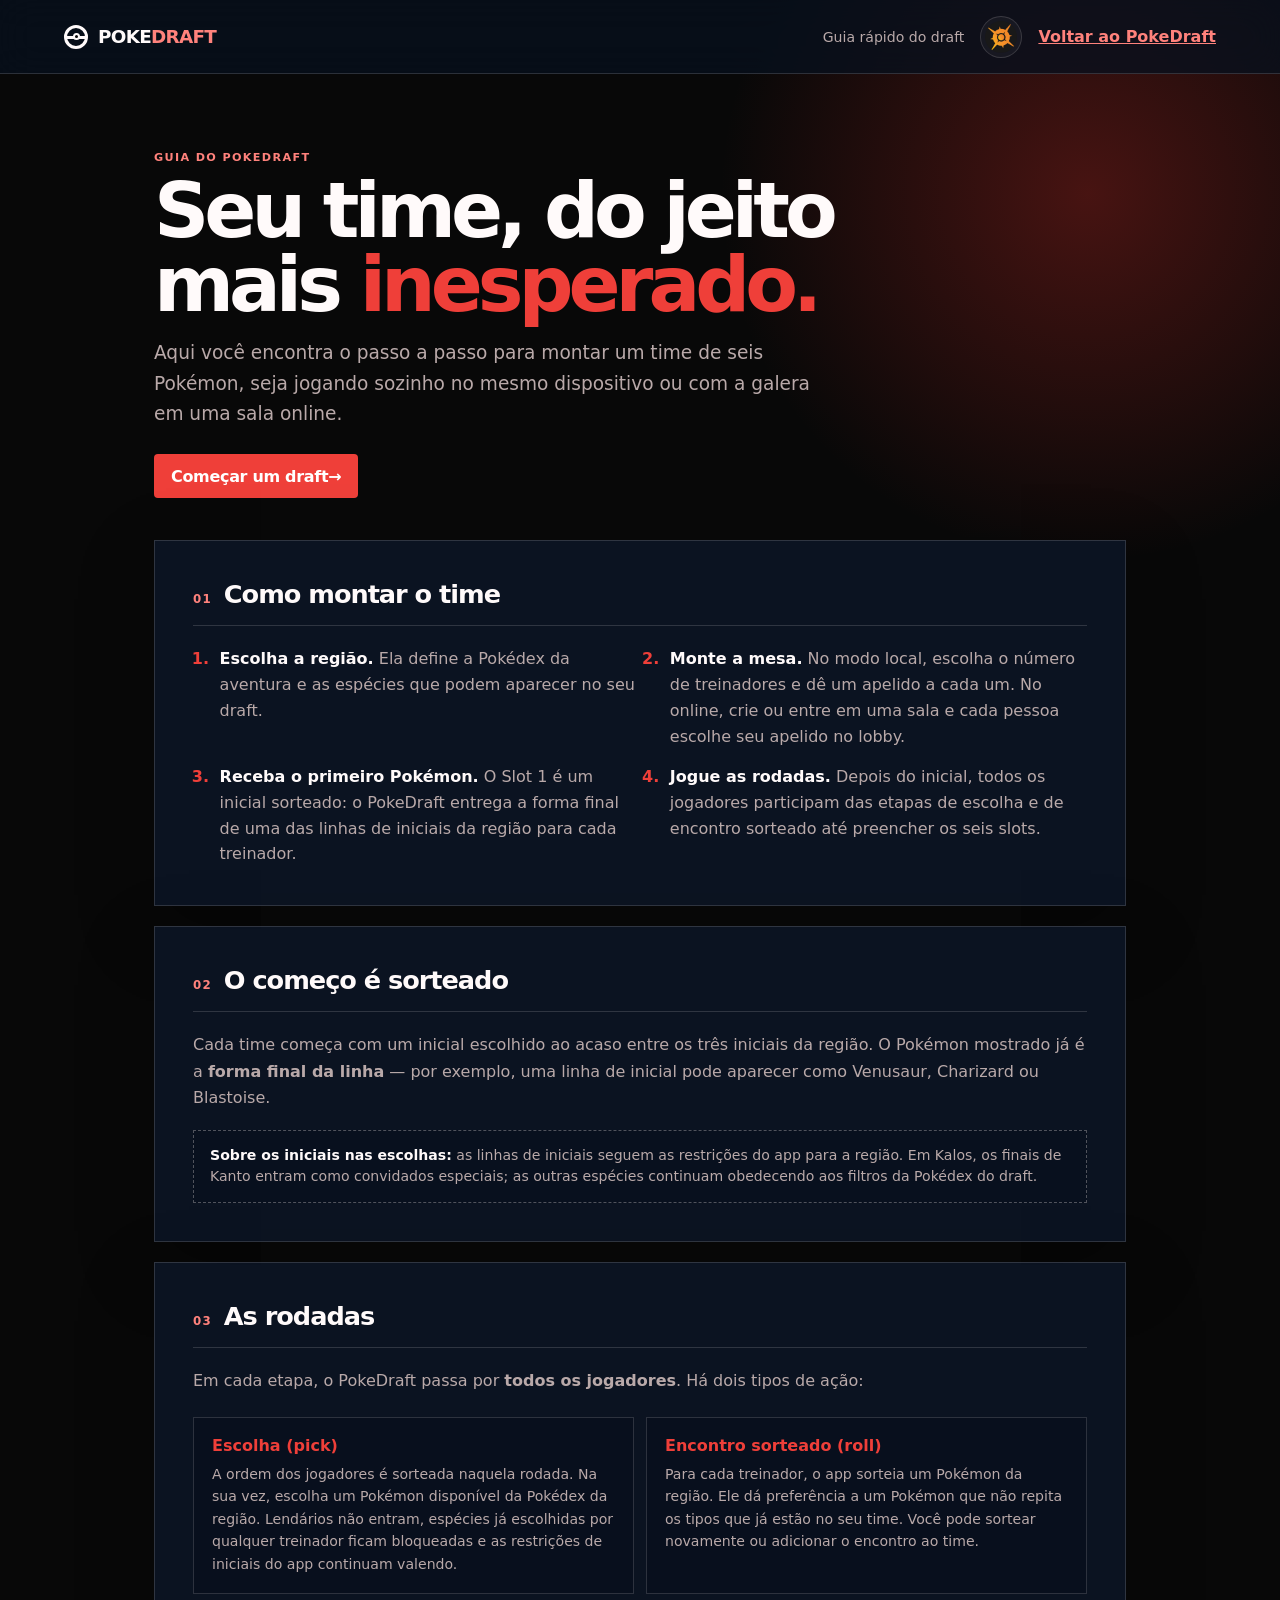
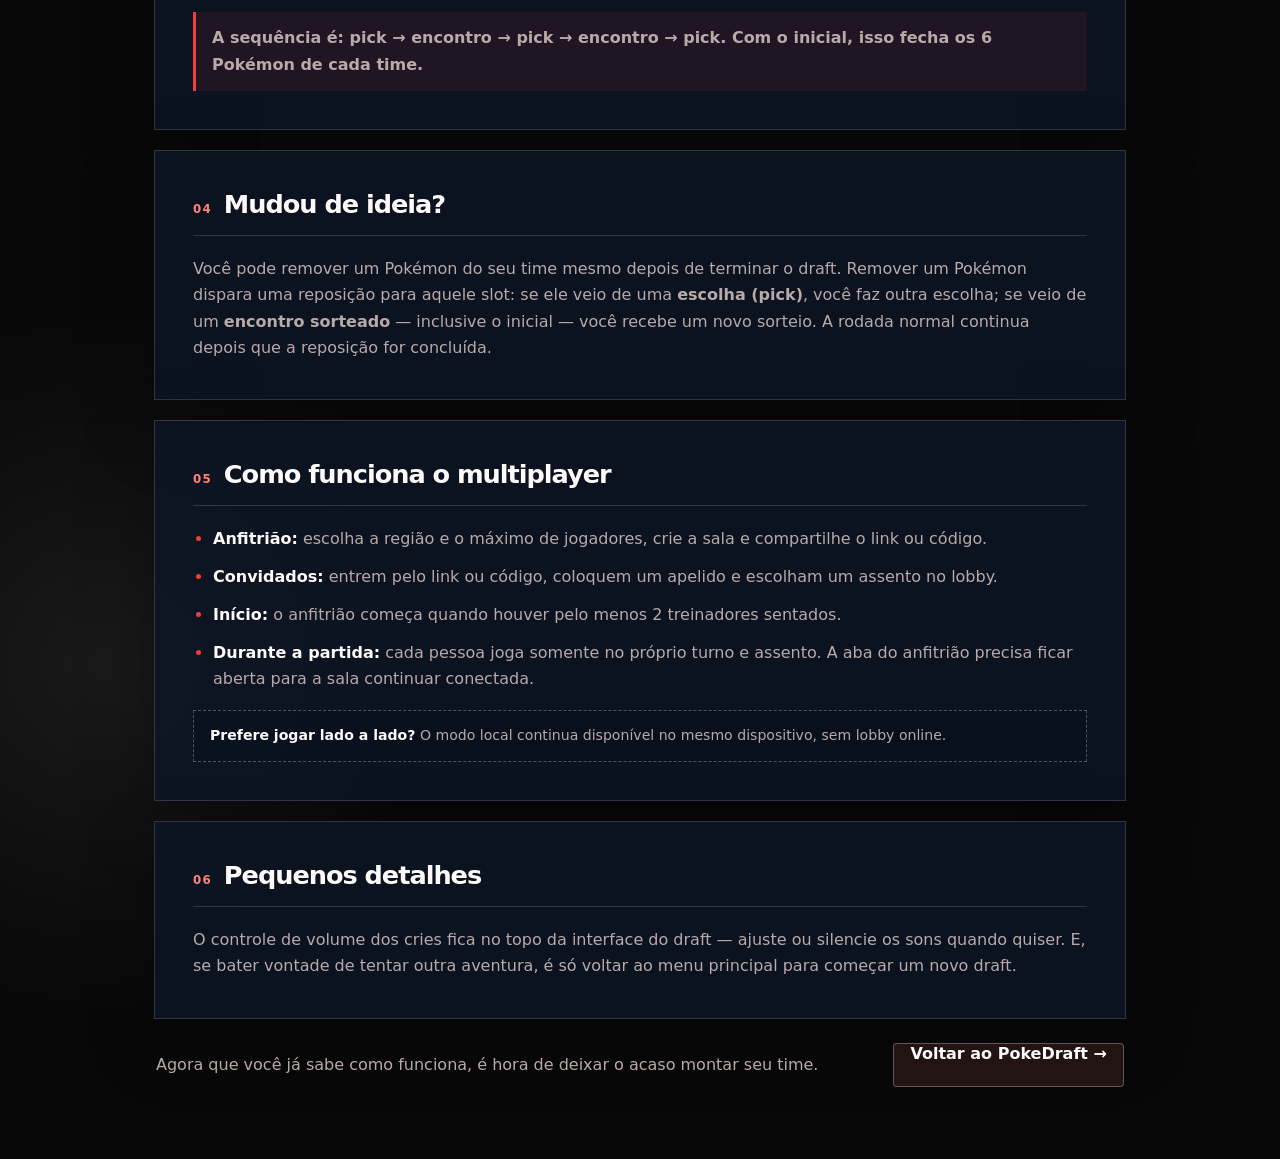
==== commit 1ca73855: "Swap theme toggle icons for dark and light modes" ====
--- a/regras.html
+++ b/regras.html
@@ -26,8 +26,9 @@
         </a>
         <div class="topbar-actions">
           <span class="game-context">Guia rápido do draft</span>
-          <button id="theme-toggle" class="theme-toggle" type="button" onclick="window.__pokedraftToggleTheme && window.__pokedraftToggleTheme(event)" aria-label="Ativar tema claro" aria-pressed="false" title="Ativar tema claro">
-            <img class="theme-toggle-icon" src="pokeball-theme.png" width="28" height="28" alt="" decoding="async" />
+          <button id="theme-toggle" class="theme-toggle" type="button" aria-label="Ativar tema claro" aria-pressed="false" title="Ativar tema claro">
+            <img class="theme-toggle-icon theme-toggle-icon-dark" src="theme-icon-dark.png" width="32" height="32" alt="" decoding="async" />
+            <img class="theme-toggle-icon theme-toggle-icon-light" src="theme-icon-light.png" width="32" height="32" alt="" decoding="async" />
             <span class="sr-only">Ativar tema claro</span>
           </button>
           <a class="text-button" href="index.html">Voltar ao PokeDraft</a>
--- a/styles.css
+++ b/styles.css
@@ -53,30 +53,35 @@
 .brand-mark span { width: 7px; height: 7px; border: 2px solid currentColor; border-radius: 50%; background: var(--navy); z-index: 1; }
 .topbar-actions { display: flex; align-items: center; gap: 16px; flex-wrap: wrap; justify-content: flex-end; }
 .theme-toggle {
-  width: 40px;
-  height: 40px;
-  padding: 0;
+  width: 42px;
+  height: 42px;
+  padding: 3px;
   display: inline-grid;
   place-items: center;
   color: var(--ink);
   border: 1px solid var(--line);
   background: rgba(255, 255, 255, .04);
   border-radius: 50%;
-  transition: transform .18s ease, border-color .18s ease, background .18s ease, filter .18s ease;
+  transition: transform .18s ease, border-color .18s ease, background .18s ease;
   flex-shrink: 0;
-}
-.theme-toggle:hover { transform: translateY(-1px) rotate(-8deg); border-color: var(--blue); background: rgba(255, 255, 255, .1); }
+  overflow: hidden;
+}
+.theme-toggle:hover { transform: translateY(-1px) scale(1.04); border-color: var(--blue); background: rgba(255, 255, 255, .1); }
 .theme-toggle:active { transform: scale(.94); }
 .theme-toggle-icon {
-  width: 28px;
-  height: 28px;
+  width: 32px;
+  height: 32px;
   display: block;
+  grid-area: 1 / 1;
   object-fit: contain;
   pointer-events: none;
-  transition: transform .28s ease, filter .18s ease;
-}
-.theme-toggle:hover .theme-toggle-icon { transform: rotate(12deg); }
-html[data-theme="light"] .theme-toggle-icon { filter: invert(1); }
+  border-radius: 50%;
+  transition: opacity .18s ease, transform .28s ease;
+}
+.theme-toggle-icon-light { opacity: 0; }
+html[data-theme="light"] .theme-toggle-icon-dark { opacity: 0; }
+html[data-theme="light"] .theme-toggle-icon-light { opacity: 1; }
+.theme-toggle:hover .theme-toggle-icon { transform: rotate(10deg); }
 .volume-control {
   display: inline-flex;
   align-items: center;
